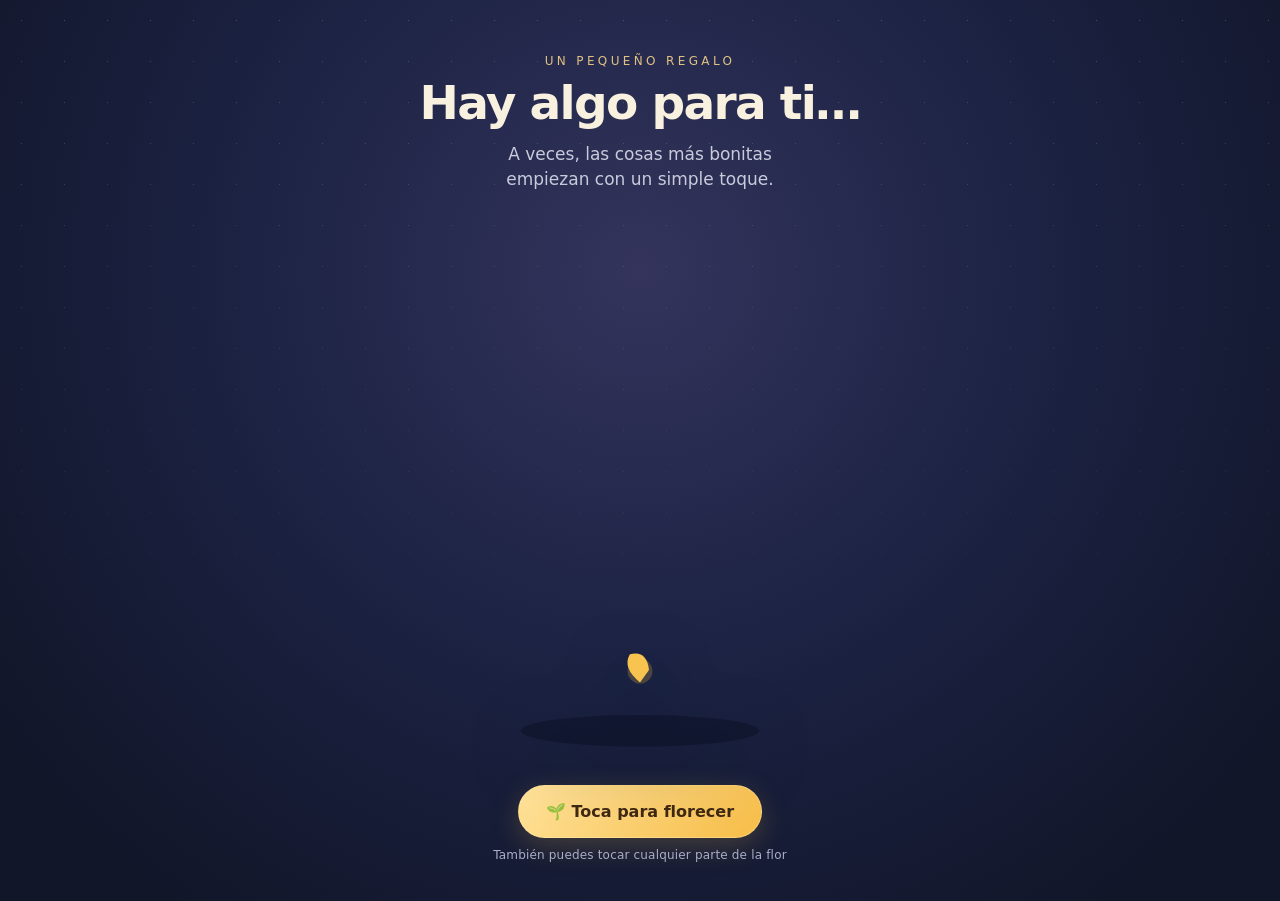
==== girasol/index.html @ e860de67 "Publicar girasol interactivo para compartir" ====
<!doctype html>
<html lang="es">
<head>
  <meta charset="utf-8" />
  <meta name="viewport" content="width=device-width, initial-scale=1, viewport-fit=cover" />
  <meta name="theme-color" content="#13172e" />
  <title>Un girasol para ti, mi niña de ojos hermosos 🌻</title>
  <style>
    :root { color-scheme: dark; --gold: #ffca43; --ink: #f9f1df; }
    * { box-sizing: border-box; }
    body { margin: 0; min-height: 100svh; overflow: hidden; font-family: ui-rounded, "Trebuchet MS", system-ui, sans-serif; color: var(--ink); background: radial-gradient(ellipse at 50% 30%, #34345c 0%, #1c2344 43%, #111629 87%); }
    body::after { content:""; position: fixed; inset: 0; pointer-events:none; opacity:.23; background-image: radial-gradient(#e4dcbf 0.8px, transparent 1px); background-size: 43px 41px; mask-image: linear-gradient(to bottom, #000, transparent 85%); }
    main { position: relative; isolation: isolate; width: min(100%, 620px); min-height: 100svh; margin: auto; display: grid; grid-template-rows: auto minmax(0, 1fr) auto; justify-items: center; padding: clamp(28px, 6vh, 66px) 18px max(32px, env(safe-area-inset-bottom)); text-align: center; }
    .eyebrow { font-size: 12px; letter-spacing: .28em; text-transform: uppercase; color: #f9d78b; opacity: .88; margin: 0 0 10px; }
    h1 { margin: 0; font-size: clamp(30px, 7vw, 47px); line-height: 1.08; letter-spacing: -.035em; font-weight: 750; text-wrap: balance; }
    .subtitle { margin: 13px auto 0; min-height: 2.8em; font-size: clamp(14px, 3.7vw, 17px); line-height: 1.5; color: #c9cadc; max-width: 310px; transition: opacity .3s; }
    .garden { width: min(100%, 470px); max-height: min(65svh, 590px); align-self: center; justify-self: center; display: block; overflow: visible; filter: drop-shadow(0px 18px 30px #070c22a0); cursor: pointer; touch-action: manipulation; }
    .halo { opacity: 0; transform-origin: 200px 188px; }
    .stem { stroke-dasharray: 290; stroke-dashoffset: 290; }
    .leaf { transform-box: fill-box; transform-origin: center bottom; transform: scale(0); }
    .petal { transform-origin: 200px 187px; transform: scale(0); opacity: 0; }
    .inner-petal { transform-origin: 200px 187px; transform: scale(0); opacity: 0; }
    .center { transform-origin: 200px 187px; transform: scale(0); opacity: 0; }
    .sparkle { opacity: 0; transform-origin: center; }
    .seed { transform-origin: 200px 425px; animation: seedBreath 1.8s ease-in-out infinite; }
    .bloom .seed { animation: disappear .35s ease forwards; }
    .bloom .stem { animation: growStem 1.25s .12s cubic-bezier(.2,.7,.3,1) forwards; }
    .bloom .leaf { animation: leafOpen .8s cubic-bezier(.18,.8,.25,1.35) forwards; animation-delay: var(--d); }
    .bloom .petal { animation: petalOpen .82s cubic-bezier(.18,.8,.22,1.2) forwards; animation-delay: var(--d); }
    .bloom .inner-petal { animation: petalOpen .68s cubic-bezier(.18,.8,.22,1.2) forwards; animation-delay: var(--d); }
    .bloom .center { animation: coreOpen .75s 2.2s cubic-bezier(.2,.8,.25,1.3) forwards; }
    .bloom .halo { animation: haloIn 1.5s 2.25s ease forwards; }
    .bloom .sparkle { animation: twinkle 2.5s ease-in-out infinite; animation-delay: var(--d); }
    @keyframes seedBreath { 50% { transform: scale(1.13); } }
    @keyframes disappear { to {opacity:0;transform:scale(.1);} }
    @keyframes growStem { to {stroke-dashoffset:0;} }
    @keyframes leafOpen { 0%{transform:scale(0) rotate(-20deg);} 70%{transform:scale(1.1) rotate(4deg);} 100%{transform:scale(1) rotate(0);} }
    @keyframes petalOpen { 0%{transform:scale(0) rotate(-9deg);opacity:0;} 70%{transform:scale(1.1) rotate(2deg);opacity:1;} 100%{transform:scale(1);opacity:1;} }
    @keyframes coreOpen { 70%{transform:scale(1.11);opacity:1;} 100%{transform:scale(1);opacity:1;} }
    @keyframes haloIn { to {opacity:.62;} }
    @keyframes twinkle { 0%,100%{opacity:0;transform:scale(.2);} 40%,60%{opacity:.9;transform:scale(1);} }
    .controls { display:flex; flex-direction: column; align-items:center; min-height:91px; justify-content:center; gap:10px; }
    button { appearance:none; border: 1px solid #ffe5a266; background:linear-gradient(135deg,#ffe39c,#f7bd47); color:#402913; border-radius:999px; padding:16px 27px; font:700 16px ui-rounded, "Trebuchet MS", system-ui,sans-serif; box-shadow: 0 8px 28px #f1bd4a35; cursor:pointer; transition:transform .2s, box-shadow .2s; }
    button:hover {transform:translateY(-2px);box-shadow:0 12px 35px #f1bd4a55;}
    button:active {transform:scale(.97);} button:focus-visible {outline:3px solid #fff;outline-offset:4px;}
    .hint {font-size:12px;color:#aaaec9;margin:0;letter-spacing:.015em;}
    @media (max-height:640px) {main{padding-top:18px;padding-bottom:18px}.garden{max-height:53svh}.controls{min-height:70px}h1{font-size:30px}}
    @media (prefers-reduced-motion: reduce) { *,*::before,*::after {animation-duration:.01ms!important;animation-delay:0ms!important;transition-duration:.01ms!important;} }
  </style>
</head>
<body>
<main>
  <header>
    <p class="eyebrow">Un pequeño regalo</p>
    <h1 id="title">Hay algo para ti…</h1>
    <p class="subtitle" id="message" aria-live="polite">A veces, las cosas más bonitas empiezan con un simple toque.</p>
  </header>
  <svg class="garden" id="flower" viewBox="0 0 400 520" role="img" aria-label="Toca para hacer crecer un girasol" xmlns="http://www.w3.org/2000/svg">
    <defs>
      <radialGradient id="glow"><stop stop-color="#ffca47" stop-opacity=".43"/><stop offset="1" stop-color="#ffca47" stop-opacity="0"/></radialGradient>
      <linearGradient id="petalColor" x1="0" y1="0" x2="1" y2="1"><stop stop-color="#ffe98b"/><stop offset=".53" stop-color="#ffc843"/><stop offset="1" stop-color="#e98222"/></linearGradient>
      <linearGradient id="petalInside" x1="0" y1="0" x2="1" y2="1"><stop stop-color="#ffd255"/><stop offset="1" stop-color="#f1941e"/></linearGradient>
      <radialGradient id="disk"><stop stop-color="#70401c"/><stop offset=".67" stop-color="#593013"/><stop offset="1" stop-color="#3a210f"/></radialGradient>
      <linearGradient id="green" x1="0" y1="0" x2="1" y2="1"><stop stop-color="#89bc59"/><stop offset="1" stop-color="#286b45"/></linearGradient>
      <clipPath id="discClip"><circle cx="200" cy="187" r="43"/></clipPath>
    </defs>
    <ellipse cx="200" cy="478" rx="106" ry="14" fill="#050b19" opacity=".35" />
    <circle class="halo" cx="200" cy="187" r="158" fill="url(#glow)"/>
    <g id="sparkles"></g>
    <g id="plant">
      <path class="stem" d="M200 441 C195 365 210 282 200 197" fill="none" stroke="#467c48" stroke-width="13" stroke-linecap="round"/>
      <path class="stem" d="M197 440 C193 365 208 282 198 197" fill="none" stroke="#8dbd57" stroke-width="3" stroke-linecap="round" style="animation-delay:.2s"/>
      <path class="leaf" style="--d:1.03s" d="M201 355 C153 308 115 327 102 285 C154 282 187 310 201 355 Z" fill="url(#green)"/>
      <path class="leaf" style="--d:1.22s" d="M201 355 Q156 321 116 297" fill="none" stroke="#b5d576" stroke-width="2"/>
      <path class="leaf" style="--d:1.28s" d="M202 304 C243 245 286 279 297 254 C285 307 250 326 202 304 Z" fill="url(#green)"/>
      <path class="leaf" style="--d:1.45s" d="M204 304 Q256 298 287 267" fill="none" stroke="#b5d576" stroke-width="2"/>
      <g id="petals-back"></g>
      <g id="petals-front"></g>
      <g class="center">
        <circle cx="200" cy="187" r="51" fill="#b87520"/>
        <circle cx="200" cy="187" r="45" fill="url(#disk)"/>
        <g id="seeds" clip-path="url(#discClip)"></g>
        <circle cx="200" cy="187" r="44" fill="none" stroke="#e3a638" stroke-width="2" stroke-dasharray="1 5" stroke-linecap="round"/>
        <circle cx="200" cy="187" r="37" fill="none" stroke="#b47321" stroke-opacity=".35" stroke-width="2"/>
      </g>
    </g>
    <g class="seed" fill="#f8c44f"><circle cx="200" cy="425" r="11" opacity=".22"/><path d="M200 435 Q184 422 191 410 Q206 406 208 424Z" /></g>
  </svg>
  <div class="controls">
    <button type="button" id="action">🌱 Toca para florecer</button>
    <p class="hint" id="hint">También puedes tocar cualquier parte de la flor</p>
  </div>
</main>
<script>
(() => {
  'use strict';
  const ns = 'http://www.w3.org/2000/svg';
  const flower = document.getElementById('flower');
  const button = document.getElementById('action');
  const title = document.getElementById('title');
  const message = document.getElementById('message');
  const hint = document.getElementById('hint');
  function svg(tag, attrs, parent) { const el = document.createElementNS(ns,tag); for (const [k,v] of Object.entries(attrs)) el.setAttribute(k,String(v)); parent.append(el); return el; }
  for (let i = 0; i < 21; i++) {
    const angle = i * 360 / 21;
    const back = svg('g',{transform:`rotate(${angle} 200 187)`},document.getElementById('petals-back'));
    svg('path',{class:'petal',d:'M 194 170 C 173 140 177 98 200 72 C 223 98 227 140 206 170 Z',fill:'url(#petalColor)',stroke:'#e6a32e','stroke-width':'.8',style:`--d:${(1.43 + (i%7)*.095).toFixed(3)}s`},back);
    const front = svg('g',{transform:`rotate(${angle + 360/42} 200 187)`},document.getElementById('petals-front'));
    svg('path',{class:'inner-petal',d:'M 196 176 C 183 149 184 119 200 102 C 216 119 217 149 204 176 Z',fill:'url(#petalInside)',style:`--d:${(1.77 + (i%7)*.07).toFixed(3)}s`},front);
  }
  const seeds = document.getElementById('seeds');
  for (let n = 0; n < 165; n++) {
    const r = 4.04*Math.sqrt(n), a = n*2.39996323;
    svg('ellipse',{cx:(200+Math.cos(a)*r).toFixed(2),cy:(187+Math.sin(a)*r).toFixed(2),rx:n%3===0?1.9:1.35,ry:n%3===0?2.5:1.8,transform:`rotate(${(a*180/Math.PI+42).toFixed(1)} ${(200+Math.cos(a)*r).toFixed(2)} ${(187+Math.sin(a)*r).toFixed(2)})`,fill:n%4===0?'#e2a64e':n%3===0?'#29190d':'#b77b38',opacity:n%4===0?.8:.7},seeds);
  }
  const sparks = document.getElementById('sparkles');
  for (const [i,x,y] of [[0,65,135],[1,315,100],[2,85,270],[3,337,280],[4,143,65],[5,274,332],[6,330,182],[7,58,215],[8,258,65],[9,107,380]]) {
    svg('path',{class:'sparkle',d:`M ${x} ${y-6} Q ${x+1} ${y-1} ${x+6} ${y} Q ${x+1} ${y+1} ${x} ${y+6} Q ${x-1} ${y+1} ${x-6} ${y} Q ${x-1} ${y-1} ${x} ${y-6}`,fill:'#ffe4a0',style:`--d:${2.5+i*.22}s`},sparks);
  }
  let blooming = false;
  function bloom() {
    if (blooming) return;
    blooming = true;
    flower.classList.add('bloom');
    flower.setAttribute('aria-label','Girasol creciendo y floreciendo');
    button.disabled = true;
    button.textContent = '✨ Floreciendo…';
    hint.textContent = 'Un detalle hecho con cariño del HecAgus';
    setTimeout(() => {
      title.textContent = 'Un girasol para ti, mi niña de ojos hermosos 🌻';
      message.textContent = 'Un detalle hecho con cariño del HecAgus.';
      button.textContent = '↻ Volver a florecer';
      button.disabled = false;
    }, 3200);
  }
  button.addEventListener('click', () => {
    if (!blooming) bloom();
    else {
      flower.classList.remove('bloom');
      void flower.getBoundingClientRect();
      blooming=false;
      title.textContent='Hay algo para ti…';
      message.textContent='A veces, las cosas más bonitas empiezan con un simple toque.';
      button.textContent='🌱 Toca para florecer';
      hint.textContent='También puedes tocar cualquier parte de la flor';
      bloom();
    }
  });
  flower.addEventListener('click',bloom);
  flower.addEventListener('keydown',e=>{if(e.key==='Enter'||e.key===' '){e.preventDefault();bloom();}});
  flower.setAttribute('tabindex','0');
})();
</script>
</body>
</html>
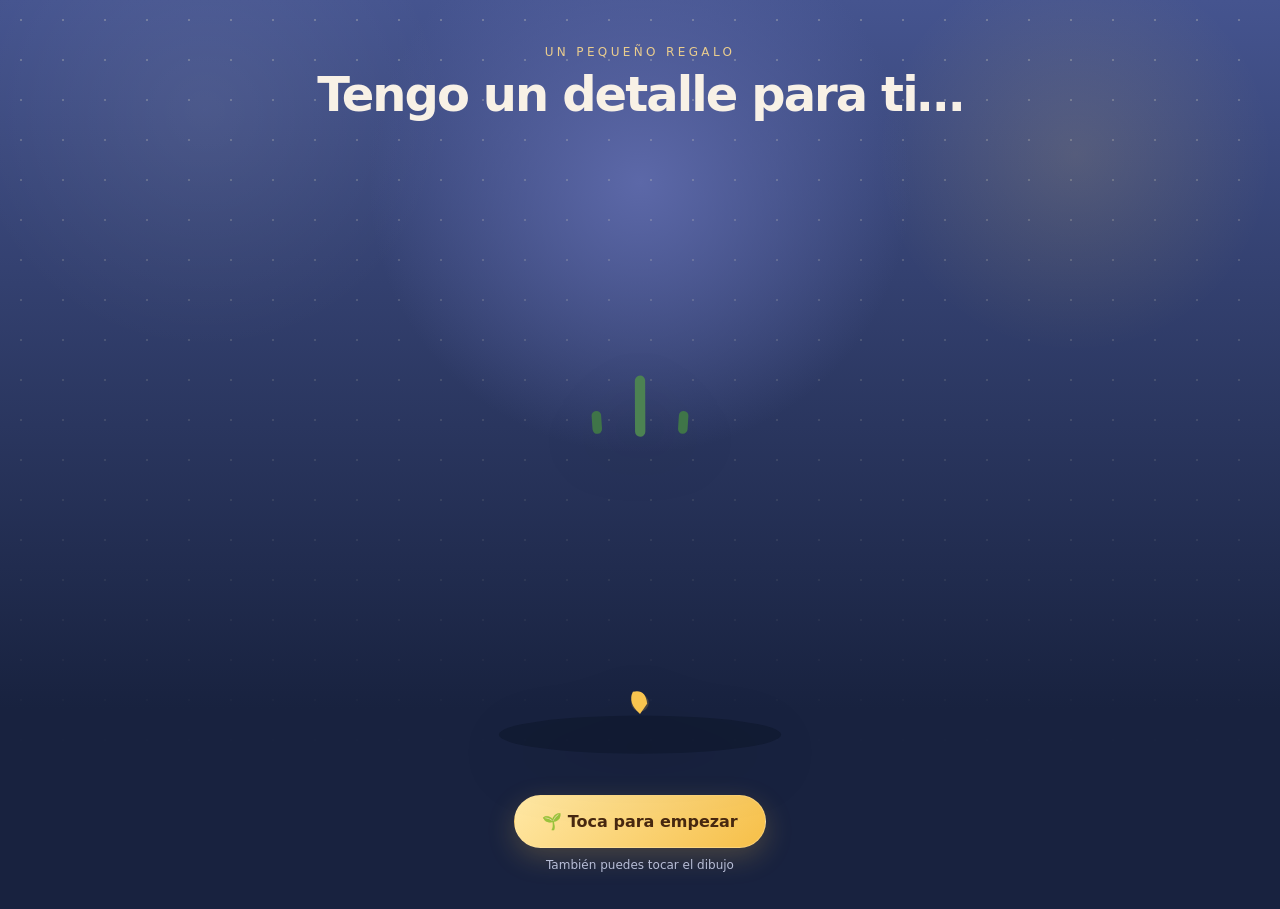
==== commit cc87ff62: "Actualizar ramo interactivo de girasoles" ====
--- a/girasol/index.html
+++ b/girasol/index.html
@@ -3,153 +3,311 @@
 <head>
   <meta charset="utf-8" />
   <meta name="viewport" content="width=device-width, initial-scale=1, viewport-fit=cover" />
-  <meta name="theme-color" content="#13172e" />
-  <title>Un girasol para ti, mi niña de ojos hermosos 🌻</title>
+  <meta name="theme-color" content="#18223f" />
+  <title>Un ramo de girasoles para ti 🌻</title>
   <style>
-    :root { color-scheme: dark; --gold: #ffca43; --ink: #f9f1df; }
-    * { box-sizing: border-box; }
-    body { margin: 0; min-height: 100svh; overflow: hidden; font-family: ui-rounded, "Trebuchet MS", system-ui, sans-serif; color: var(--ink); background: radial-gradient(ellipse at 50% 30%, #34345c 0%, #1c2344 43%, #111629 87%); }
-    body::after { content:""; position: fixed; inset: 0; pointer-events:none; opacity:.23; background-image: radial-gradient(#e4dcbf 0.8px, transparent 1px); background-size: 43px 41px; mask-image: linear-gradient(to bottom, #000, transparent 85%); }
-    main { position: relative; isolation: isolate; width: min(100%, 620px); min-height: 100svh; margin: auto; display: grid; grid-template-rows: auto minmax(0, 1fr) auto; justify-items: center; padding: clamp(28px, 6vh, 66px) 18px max(32px, env(safe-area-inset-bottom)); text-align: center; }
-    .eyebrow { font-size: 12px; letter-spacing: .28em; text-transform: uppercase; color: #f9d78b; opacity: .88; margin: 0 0 10px; }
-    h1 { margin: 0; font-size: clamp(30px, 7vw, 47px); line-height: 1.08; letter-spacing: -.035em; font-weight: 750; text-wrap: balance; }
-    .subtitle { margin: 13px auto 0; min-height: 2.8em; font-size: clamp(14px, 3.7vw, 17px); line-height: 1.5; color: #c9cadc; max-width: 310px; transition: opacity .3s; }
-    .garden { width: min(100%, 470px); max-height: min(65svh, 590px); align-self: center; justify-self: center; display: block; overflow: visible; filter: drop-shadow(0px 18px 30px #070c22a0); cursor: pointer; touch-action: manipulation; }
-    .halo { opacity: 0; transform-origin: 200px 188px; }
-    .stem { stroke-dasharray: 290; stroke-dashoffset: 290; }
-    .leaf { transform-box: fill-box; transform-origin: center bottom; transform: scale(0); }
-    .petal { transform-origin: 200px 187px; transform: scale(0); opacity: 0; }
-    .inner-petal { transform-origin: 200px 187px; transform: scale(0); opacity: 0; }
-    .center { transform-origin: 200px 187px; transform: scale(0); opacity: 0; }
-    .sparkle { opacity: 0; transform-origin: center; }
-    .seed { transform-origin: 200px 425px; animation: seedBreath 1.8s ease-in-out infinite; }
-    .bloom .seed { animation: disappear .35s ease forwards; }
-    .bloom .stem { animation: growStem 1.25s .12s cubic-bezier(.2,.7,.3,1) forwards; }
-    .bloom .leaf { animation: leafOpen .8s cubic-bezier(.18,.8,.25,1.35) forwards; animation-delay: var(--d); }
-    .bloom .petal { animation: petalOpen .82s cubic-bezier(.18,.8,.22,1.2) forwards; animation-delay: var(--d); }
-    .bloom .inner-petal { animation: petalOpen .68s cubic-bezier(.18,.8,.22,1.2) forwards; animation-delay: var(--d); }
-    .bloom .center { animation: coreOpen .75s 2.2s cubic-bezier(.2,.8,.25,1.3) forwards; }
-    .bloom .halo { animation: haloIn 1.5s 2.25s ease forwards; }
-    .bloom .sparkle { animation: twinkle 2.5s ease-in-out infinite; animation-delay: var(--d); }
-    @keyframes seedBreath { 50% { transform: scale(1.13); } }
-    @keyframes disappear { to {opacity:0;transform:scale(.1);} }
-    @keyframes growStem { to {stroke-dashoffset:0;} }
-    @keyframes leafOpen { 0%{transform:scale(0) rotate(-20deg);} 70%{transform:scale(1.1) rotate(4deg);} 100%{transform:scale(1) rotate(0);} }
-    @keyframes petalOpen { 0%{transform:scale(0) rotate(-9deg);opacity:0;} 70%{transform:scale(1.1) rotate(2deg);opacity:1;} 100%{transform:scale(1);opacity:1;} }
-    @keyframes coreOpen { 70%{transform:scale(1.11);opacity:1;} 100%{transform:scale(1);opacity:1;} }
-    @keyframes haloIn { to {opacity:.62;} }
-    @keyframes twinkle { 0%,100%{opacity:0;transform:scale(.2);} 40%,60%{opacity:.9;transform:scale(1);} }
-    .controls { display:flex; flex-direction: column; align-items:center; min-height:91px; justify-content:center; gap:10px; }
-    button { appearance:none; border: 1px solid #ffe5a266; background:linear-gradient(135deg,#ffe39c,#f7bd47); color:#402913; border-radius:999px; padding:16px 27px; font:700 16px ui-rounded, "Trebuchet MS", system-ui,sans-serif; box-shadow: 0 8px 28px #f1bd4a35; cursor:pointer; transition:transform .2s, box-shadow .2s; }
-    button:hover {transform:translateY(-2px);box-shadow:0 12px 35px #f1bd4a55;}
-    button:active {transform:scale(.97);} button:focus-visible {outline:3px solid #fff;outline-offset:4px;}
-    .hint {font-size:12px;color:#aaaec9;margin:0;letter-spacing:.015em;}
-    @media (max-height:640px) {main{padding-top:18px;padding-bottom:18px}.garden{max-height:53svh}.controls{min-height:70px}h1{font-size:30px}}
-    @media (prefers-reduced-motion: reduce) { *,*::before,*::after {animation-duration:.01ms!important;animation-delay:0ms!important;transition-duration:.01ms!important;} }
+    :root{
+      color-scheme: dark;
+      --bg1:#45548f;
+      --bg2:#18223f;
+      --ink:#f8f1e6;
+      --muted:#d6d9ea;
+      --petal1:#ffef9c;
+      --petal2:#ffcb49;
+      --petal3:#e98a21;
+      --center1:#6a3b18;
+      --center2:#3b200d;
+      --leaf1:#95ca61;
+      --leaf2:#2f7345;
+      --paper1:#f9e5ec;
+      --paper2:#eebdca;
+      --paper3:#1f1f25;
+      --paper4:#4a2034;
+      --gold:#f2c649;
+      --gold2:#dca92e;
+    }
+    *{box-sizing:border-box}
+    body{
+      margin:0;
+      min-height:100svh;
+      overflow:hidden;
+      font-family: ui-rounded, "Trebuchet MS", system-ui, sans-serif;
+      color:var(--ink);
+      background:
+        radial-gradient(circle at 50% 20%, #5c68a8 0%, transparent 28%),
+        radial-gradient(circle at 16% 12%, #ffffff12 0%, transparent 18%),
+        radial-gradient(circle at 84% 17%, #ffd86f22 0%, transparent 15%),
+        linear-gradient(180deg, var(--bg1) 0%, var(--bg2) 78%);
+    }
+    body::after{
+      content:"";
+      position:fixed;
+      inset:0;
+      pointer-events:none;
+      opacity:.24;
+      background-image: radial-gradient(#fff7d2 0.8px, transparent 1px);
+      background-size: 42px 40px;
+      mask-image: linear-gradient(to bottom, #000, transparent 86%);
+    }
+    main{
+      width:min(100%, 760px);
+      min-height:100svh;
+      margin:auto;
+      display:grid;
+      grid-template-rows:auto minmax(0,1fr) auto;
+      justify-items:center;
+      padding:clamp(24px, 5vh, 54px) 18px max(30px, env(safe-area-inset-bottom));
+      text-align:center;
+      position:relative;
+      isolation:isolate;
+    }
+    .eyebrow{margin:0 0 10px;font-size:12px;letter-spacing:.28em;text-transform:uppercase;color:#f8d78d;opacity:.92}
+    h1{margin:0;font-size:clamp(30px, 7vw, 48px);line-height:1.06;letter-spacing:-.04em;font-weight:800;text-wrap:balance}
+    .subtitle{margin:12px auto 0;max-width:390px;min-height:2.9em;font-size:clamp(14px, 3.8vw, 18px);line-height:1.5;color:var(--muted)}
+    .scene{
+      width:min(100%, 620px);
+      max-height:min(67svh, 720px);
+      overflow:visible;
+      display:block;
+      align-self:center;
+      justify-self:center;
+      filter:drop-shadow(0 18px 30px rgba(0,0,0,.22));
+      cursor:pointer;
+      touch-action:manipulation;
+    }
+    .controls{display:flex;flex-direction:column;align-items:center;justify-content:center;min-height:92px;gap:10px}
+    button{
+      appearance:none;border:1px solid #ffe2a066;background:linear-gradient(135deg,#ffe8a5,#f6bf48);color:#472810;
+      border-radius:999px;padding:16px 27px;font:700 16px ui-rounded, "Trebuchet MS", system-ui, sans-serif;
+      box-shadow:0 9px 28px rgba(248,192,72,.22);cursor:pointer;transition:transform .2s, box-shadow .2s
+    }
+    button:hover{transform:translateY(-2px);box-shadow:0 12px 34px rgba(248,192,72,.32)}
+    button:active{transform:scale(.98)}
+    button:focus-visible{outline:3px solid #fff;outline-offset:4px}
+    .hint{margin:0;font-size:12px;color:#b7bdd6}
+
+    .seed{transform-origin:300px 660px; animation:seedBreath 1.8s ease-in-out infinite}
+    .stem{stroke-dasharray:280;stroke-dashoffset:280}
+    .leaf{opacity:0;transform-box:fill-box;transform-origin:center;transform:scale(0)}
+    .petal,.inner-petal,.core,.halo,.mini-heart{opacity:0;transform-box:fill-box;transform-origin:center;transform:scale(0)}
+    .paper{opacity:0;transform-box:fill-box;transform-origin:300px 555px;transform:translateY(24px) scale(.86)}
+    .sparkle{opacity:0;transform-origin:center}
+
+    .play .seed{animation:vanish .32s ease forwards}
+    .play .stem{animation:growStem 1s cubic-bezier(.2,.76,.28,1) forwards;animation-delay:var(--sd)}
+    .play .leaf{animation:leafOpen .7s cubic-bezier(.2,.8,.24,1.26) forwards;animation-delay:var(--ld)}
+    .play .petal,.play .inner-petal{animation:petalOpen .62s cubic-bezier(.18,.8,.24,1.18) forwards;animation-delay:var(--pd)}
+    .play .core{animation:coreOpen .58s cubic-bezier(.2,.8,.24,1.2) forwards;animation-delay:var(--cd)}
+    .play .halo{animation:haloIn 1s ease forwards;animation-delay:var(--hd)}
+    .play .paper{animation:wrapIn .92s cubic-bezier(.2,.8,.25,1.06) forwards;animation-delay:5.1s}
+    .play .sparkle{animation:twinkle 2.2s ease-in-out infinite;animation-delay:var(--td)}
+    .play .mini-heart{animation:heartIn .7s ease forwards;animation-delay:5.3s}
+
+    @keyframes seedBreath{50%{transform:scale(1.12)}}
+    @keyframes vanish{to{opacity:0;transform:scale(.1)}}
+    @keyframes growStem{to{stroke-dashoffset:0}}
+    @keyframes leafOpen{0%{opacity:0;transform:scale(0) rotate(-20deg)}70%{opacity:1;transform:scale(1.08) rotate(4deg)}100%{opacity:1;transform:scale(1) rotate(0)}}
+    @keyframes petalOpen{0%{opacity:0;transform:scale(0)}70%{opacity:1;transform:scale(1.08)}100%{opacity:1;transform:scale(1)}}
+    @keyframes coreOpen{70%{opacity:1;transform:scale(1.08)}100%{opacity:1;transform:scale(1)}}
+    @keyframes haloIn{to{opacity:.46;transform:scale(1)}}
+    @keyframes wrapIn{0%{opacity:0;transform:translateY(24px) scale(.86)}100%{opacity:1;transform:translateY(0) scale(1)}}
+    @keyframes twinkle{0%,100%{opacity:0;transform:scale(.2)}35%,65%{opacity:.9;transform:scale(1)}}
+    @keyframes heartIn{0%{opacity:0;transform:translateY(8px) scale(.2)}100%{opacity:.9;transform:translateY(0) scale(1)}}
+
+    @media (max-height:680px){
+      main{padding-top:18px;padding-bottom:18px}
+      .scene{max-height:56svh}
+      .controls{min-height:72px}
+      h1{font-size:30px}
+    }
+    @media (prefers-reduced-motion: reduce){
+      *,*::before,*::after{animation-duration:.01ms!important;animation-delay:0ms!important;transition-duration:.01ms!important}
+    }
   </style>
 </head>
 <body>
 <main>
   <header>
     <p class="eyebrow">Un pequeño regalo</p>
-    <h1 id="title">Hay algo para ti…</h1>
-    <p class="subtitle" id="message" aria-live="polite">A veces, las cosas más bonitas empiezan con un simple toque.</p>
+    <h1 id="title">Tengo un detalle para ti…</h1>
+    <p class="subtitle" id="message" aria-live="polite"></p>
   </header>
-  <svg class="garden" id="flower" viewBox="0 0 400 520" role="img" aria-label="Toca para hacer crecer un girasol" xmlns="http://www.w3.org/2000/svg">
+
+  <svg class="scene" id="scene" viewBox="0 0 600 760" role="img" aria-label="Toca para formar un ramo de girasoles" xmlns="http://www.w3.org/2000/svg">
     <defs>
-      <radialGradient id="glow"><stop stop-color="#ffca47" stop-opacity=".43"/><stop offset="1" stop-color="#ffca47" stop-opacity="0"/></radialGradient>
-      <linearGradient id="petalColor" x1="0" y1="0" x2="1" y2="1"><stop stop-color="#ffe98b"/><stop offset=".53" stop-color="#ffc843"/><stop offset="1" stop-color="#e98222"/></linearGradient>
-      <linearGradient id="petalInside" x1="0" y1="0" x2="1" y2="1"><stop stop-color="#ffd255"/><stop offset="1" stop-color="#f1941e"/></linearGradient>
-      <radialGradient id="disk"><stop stop-color="#70401c"/><stop offset=".67" stop-color="#593013"/><stop offset="1" stop-color="#3a210f"/></radialGradient>
-      <linearGradient id="green" x1="0" y1="0" x2="1" y2="1"><stop stop-color="#89bc59"/><stop offset="1" stop-color="#286b45"/></linearGradient>
-      <clipPath id="discClip"><circle cx="200" cy="187" r="43"/></clipPath>
+      <linearGradient id="leafGrad" x1="0" y1="0" x2="1" y2="1"><stop stop-color="var(--leaf1)"/><stop offset="1" stop-color="var(--leaf2)"/></linearGradient>
+      <linearGradient id="petalGrad" x1="0" y1="0" x2="1" y2="1"><stop stop-color="var(--petal1)"/><stop offset=".56" stop-color="var(--petal2)"/><stop offset="1" stop-color="var(--petal3)"/></linearGradient>
+      <linearGradient id="petalInner" x1="0" y1="0" x2="1" y2="1"><stop stop-color="#ffd95d"/><stop offset="1" stop-color="#f19a1c"/></linearGradient>
+      <radialGradient id="coreGrad"><stop stop-color="var(--center1)"/><stop offset=".76" stop-color="var(--center2)"/></radialGradient>
+      <radialGradient id="haloGrad"><stop stop-color="#ffd567" stop-opacity=".46"/><stop offset="1" stop-color="#ffd567" stop-opacity="0"/></radialGradient>
+      <linearGradient id="paperLight" x1="0" y1="0" x2="1" y2="1"><stop stop-color="var(--paper1)"/><stop offset="1" stop-color="var(--paper2)"/></linearGradient>
+      <linearGradient id="paperDark" x1="0" y1="0" x2="1" y2="1"><stop stop-color="var(--paper3)"/><stop offset="1" stop-color="var(--paper4)"/></linearGradient>
     </defs>
-    <ellipse cx="200" cy="478" rx="106" ry="14" fill="#050b19" opacity=".35" />
-    <circle class="halo" cx="200" cy="187" r="158" fill="url(#glow)"/>
+
+    <ellipse cx="300" cy="694" rx="178" ry="24" fill="#07111f" opacity=".34"/>
     <g id="sparkles"></g>
-    <g id="plant">
-      <path class="stem" d="M200 441 C195 365 210 282 200 197" fill="none" stroke="#467c48" stroke-width="13" stroke-linecap="round"/>
-      <path class="stem" d="M197 440 C193 365 208 282 198 197" fill="none" stroke="#8dbd57" stroke-width="3" stroke-linecap="round" style="animation-delay:.2s"/>
-      <path class="leaf" style="--d:1.03s" d="M201 355 C153 308 115 327 102 285 C154 282 187 310 201 355 Z" fill="url(#green)"/>
-      <path class="leaf" style="--d:1.22s" d="M201 355 Q156 321 116 297" fill="none" stroke="#b5d576" stroke-width="2"/>
-      <path class="leaf" style="--d:1.28s" d="M202 304 C243 245 286 279 297 254 C285 307 250 326 202 304 Z" fill="url(#green)"/>
-      <path class="leaf" style="--d:1.45s" d="M204 304 Q256 298 287 267" fill="none" stroke="#b5d576" stroke-width="2"/>
-      <g id="petals-back"></g>
-      <g id="petals-front"></g>
-      <g class="center">
-        <circle cx="200" cy="187" r="51" fill="#b87520"/>
-        <circle cx="200" cy="187" r="45" fill="url(#disk)"/>
-        <g id="seeds" clip-path="url(#discClip)"></g>
-        <circle cx="200" cy="187" r="44" fill="none" stroke="#e3a638" stroke-width="2" stroke-dasharray="1 5" stroke-linecap="round"/>
-        <circle cx="200" cy="187" r="37" fill="none" stroke="#b47321" stroke-opacity=".35" stroke-width="2"/>
-      </g>
+    <g id="hearts"></g>
+    <g id="stems"></g>
+    <g id="flowers"></g>
+
+    <g id="wrap">
+      <path class="paper" d="M145 470 L282 580 L210 682 L88 560 Z" fill="url(#paperDark)"/>
+      <path class="paper" d="M456 470 L320 580 L390 684 L516 560 Z" fill="url(#paperDark)"/>
+      <path class="paper" d="M118 502 L286 598 L246 668 L92 581 Z" fill="url(#paperLight)"/>
+      <path class="paper" d="M483 502 L314 598 L354 668 L508 581 Z" fill="url(#paperLight)"/>
+      <path class="paper" d="M210 576 L390 576 L336 700 L264 700 Z" fill="url(#paperDark)"/>
+      <path class="paper" d="M247 585 C273 563 328 563 353 585 C327 606 273 606 247 585 Z" fill="var(--gold)" style="animation-delay:5.4s"/>
+      <path class="paper" d="M248 586 C226 602 220 625 214 650 C237 644 255 630 270 603 Z" fill="var(--gold2)" style="animation-delay:5.48s"/>
+      <path class="paper" d="M352 586 C374 602 380 625 386 650 C363 644 345 630 330 603 Z" fill="var(--gold2)" style="animation-delay:5.48s"/>
     </g>
-    <g class="seed" fill="#f8c44f"><circle cx="200" cy="425" r="11" opacity=".22"/><path d="M200 435 Q184 422 191 410 Q206 406 208 424Z" /></g>
+
+    <g class="seed" fill="#f8c44f">
+      <circle cx="300" cy="654" r="11" opacity=".2"/>
+      <path d="M300 668 Q284 654 291 640 Q307 636 309 655 Z" />
+    </g>
   </svg>
+
   <div class="controls">
-    <button type="button" id="action">🌱 Toca para florecer</button>
-    <p class="hint" id="hint">También puedes tocar cualquier parte de la flor</p>
+    <button type="button" id="action">🌱 Toca para empezar</button>
+    <p class="hint" id="hint">También puedes tocar el dibujo</p>
   </div>
 </main>
+
 <script>
 (() => {
   'use strict';
   const ns = 'http://www.w3.org/2000/svg';
-  const flower = document.getElementById('flower');
+  const scene = document.getElementById('scene');
   const button = document.getElementById('action');
   const title = document.getElementById('title');
   const message = document.getElementById('message');
   const hint = document.getElementById('hint');
-  function svg(tag, attrs, parent) { const el = document.createElementNS(ns,tag); for (const [k,v] of Object.entries(attrs)) el.setAttribute(k,String(v)); parent.append(el); return el; }
-  for (let i = 0; i < 21; i++) {
-    const angle = i * 360 / 21;
-    const back = svg('g',{transform:`rotate(${angle} 200 187)`},document.getElementById('petals-back'));
-    svg('path',{class:'petal',d:'M 194 170 C 173 140 177 98 200 72 C 223 98 227 140 206 170 Z',fill:'url(#petalColor)',stroke:'#e6a32e','stroke-width':'.8',style:`--d:${(1.43 + (i%7)*.095).toFixed(3)}s`},back);
-    const front = svg('g',{transform:`rotate(${angle + 360/42} 200 187)`},document.getElementById('petals-front'));
-    svg('path',{class:'inner-petal',d:'M 196 176 C 183 149 184 119 200 102 C 216 119 217 149 204 176 Z',fill:'url(#petalInside)',style:`--d:${(1.77 + (i%7)*.07).toFixed(3)}s`},front);
-  }
-  const seeds = document.getElementById('seeds');
-  for (let n = 0; n < 165; n++) {
-    const r = 4.04*Math.sqrt(n), a = n*2.39996323;
-    svg('ellipse',{cx:(200+Math.cos(a)*r).toFixed(2),cy:(187+Math.sin(a)*r).toFixed(2),rx:n%3===0?1.9:1.35,ry:n%3===0?2.5:1.8,transform:`rotate(${(a*180/Math.PI+42).toFixed(1)} ${(200+Math.cos(a)*r).toFixed(2)} ${(187+Math.sin(a)*r).toFixed(2)})`,fill:n%4===0?'#e2a64e':n%3===0?'#29190d':'#b77b38',opacity:n%4===0?.8:.7},seeds);
-  }
-  const sparks = document.getElementById('sparkles');
-  for (const [i,x,y] of [[0,65,135],[1,315,100],[2,85,270],[3,337,280],[4,143,65],[5,274,332],[6,330,182],[7,58,215],[8,258,65],[9,107,380]]) {
-    svg('path',{class:'sparkle',d:`M ${x} ${y-6} Q ${x+1} ${y-1} ${x+6} ${y} Q ${x+1} ${y+1} ${x} ${y+6} Q ${x-1} ${y+1} ${x-6} ${y} Q ${x-1} ${y-1} ${x} ${y-6}`,fill:'#ffe4a0',style:`--d:${2.5+i*.22}s`},sparks);
-  }
-  let blooming = false;
-  function bloom() {
-    if (blooming) return;
-    blooming = true;
-    flower.classList.add('bloom');
-    flower.setAttribute('aria-label','Girasol creciendo y floreciendo');
+  const stems = document.getElementById('stems');
+  const flowers = document.getElementById('flowers');
+  const sparkles = document.getElementById('sparkles');
+  const hearts = document.getElementById('hearts');
+
+  function svg(tag, attrs, parent){
+    const el = document.createElementNS(ns, tag);
+    for(const [k,v] of Object.entries(attrs)) el.setAttribute(k, String(v));
+    parent.append(el);
+    return el;
+  }
+
+  function addFlower(cfg){
+    svg('path', {
+      class:'stem', d:cfg.stem, fill:'none', stroke:cfg.stroke, 'stroke-width':cfg.width, 'stroke-linecap':'round',
+      style:`--sd:${cfg.delay.toFixed(2)}s`
+    }, stems);
+
+    cfg.leaves.forEach((leaf, i) => {
+      svg('path', {
+        class:'leaf', d:leaf, fill:'url(#leafGrad)', style:`--ld:${(cfg.delay + 0.55 + i*0.12).toFixed(2)}s`
+      }, stems);
+    });
+
+    const group = svg('g', {transform:`translate(${cfg.x} ${cfg.y}) scale(${cfg.scale})`}, flowers);
+    svg('circle', {class:'halo', cx:0, cy:0, r:70, fill:'url(#haloGrad)', style:`--hd:${(cfg.delay + 1.25).toFixed(2)}s`}, group);
+
+    const back = svg('g', {}, group);
+    for(let i=0;i<14;i++){
+      const a = i*(360/14);
+      const pet = svg('g', {transform:`rotate(${a})`}, back);
+      svg('path', {
+        class:'petal', d:'M -8 -16 C -28 -38 -29 -73 0 -97 C 29 -73 28 -38 8 -16 Z', fill:'url(#petalGrad)', stroke:'#df9a2a', 'stroke-width':'0.8',
+        style:`--pd:${(cfg.delay + 0.82 + (i%4)*0.04).toFixed(2)}s`
+      }, pet);
+    }
+
+    const inner = svg('g', {}, group);
+    for(let i=0;i<14;i++){
+      const a = i*(360/14) + 12;
+      const pet = svg('g', {transform:`rotate(${a})`}, inner);
+      svg('path', {
+        class:'inner-petal', d:'M -6 -10 C -18 -28 -18 -52 0 -67 C 18 -52 18 -28 6 -10 Z', fill:'url(#petalInner)',
+        style:`--pd:${(cfg.delay + 0.98 + (i%4)*0.035).toFixed(2)}s`
+      }, pet);
+    }
+
+    const core = svg('g', {class:'core', style:`--cd:${(cfg.delay + 1.12).toFixed(2)}s`}, group);
+    svg('circle', {cx:0, cy:0, r:33, fill:'#a36b24'}, core);
+    svg('circle', {cx:0, cy:0, r:29, fill:'url(#coreGrad)'}, core);
+    for(let n=0;n<72;n++){
+      const r = 3.25*Math.sqrt(n), a = n*2.39996323;
+      const cx = (Math.cos(a)*r).toFixed(2), cy = (Math.sin(a)*r).toFixed(2);
+      svg('ellipse', {
+        cx, cy, rx:n%3===0 ? 1.5 : 1.1, ry:n%3===0 ? 2.1 : 1.5,
+        transform:`rotate(${(a*180/Math.PI+40).toFixed(1)} ${cx} ${cy})`,
+        fill:n%4===0 ? '#ddaa53' : n%3===0 ? '#25160b' : '#b37a34', opacity:n%4===0 ? '.82' : '.72'
+      }, core);
+    }
+    svg('circle', {cx:0, cy:0, r:28, fill:'none', stroke:'#e0a93c', 'stroke-width':'1.6', 'stroke-dasharray':'1 5', 'stroke-linecap':'round'}, core);
+  }
+
+  [
+    {x:185, y:350, scale:0.84, delay:0.15, stroke:'#41794b', width:12, stem:'M225 582 C220 520 211 455 185 350', leaves:['M226 495 C190 462 164 465 140 435 C183 433 209 451 226 495 Z','M211 548 C172 525 152 525 126 500 C168 498 193 512 211 548 Z']},
+    {x:245, y:292, scale:0.92, delay:0.95, stroke:'#3f7448', width:12, stem:'M265 588 C264 520 255 440 245 292', leaves:['M262 468 C227 441 203 442 178 416 C218 414 243 429 262 468 Z','M252 530 C287 503 314 502 339 475 C300 472 274 488 252 530 Z']},
+    {x:300, y:248, scale:1.0, delay:1.75, stroke:'#4c8252', width:13, stem:'M300 592 C299 522 301 430 300 248', leaves:['M300 452 C263 422 236 423 208 392 C251 390 278 407 300 452 Z','M302 485 C339 456 366 456 392 426 C350 423 323 440 302 485 Z']},
+    {x:355, y:292, scale:0.92, delay:2.55, stroke:'#3f7548', width:12, stem:'M335 588 C337 520 346 438 355 292', leaves:['M336 469 C300 442 275 441 250 416 C291 414 317 430 336 469 Z','M349 531 C387 503 413 503 439 476 C400 473 374 489 349 531 Z']},
+    {x:415, y:350, scale:0.84, delay:3.35, stroke:'#477c4e', width:12, stem:'M375 582 C380 520 389 455 415 350', leaves:['M374 495 C411 462 437 465 460 435 C417 433 391 451 374 495 Z','M389 548 C428 525 448 525 474 500 C432 498 407 512 389 548 Z']}
+  ].forEach(addFlower);
+
+  [[86,162],[143,112],[220,88],[380,88],[455,112],[512,162],[90,420],[512,420],[176,62],[424,62]].forEach((p,i)=>{
+    svg('path', {
+      class:'sparkle',
+      d:`M ${p[0]} ${p[1]-6} Q ${p[0]+1} ${p[1]-1} ${p[0]+6} ${p[1]} Q ${p[0]+1} ${p[1]+1} ${p[0]} ${p[1]+6} Q ${p[0]-1} ${p[1]+1} ${p[0]-6} ${p[1]} Q ${p[0]-1} ${p[1]-1} ${p[0]} ${p[1]-6}`,
+      fill:'#ffe6a1',
+      style:`--td:${(5.55 + i*0.12).toFixed(2)}s`
+    }, sparkles);
+  });
+
+  [[252,132],[300,118],[348,132]].forEach((p,i)=>{
+    svg('path', {
+      class:'mini-heart',
+      d:`M ${p[0]} ${p[1]} C ${p[0]-8} ${p[1]-10}, ${p[0]-22} ${p[1]-1}, ${p[0]} ${p[1]+16} C ${p[0]+22} ${p[1]-1}, ${p[0]+8} ${p[1]-10}, ${p[0]} ${p[1]}`,
+      fill:'#ffd0dc',
+      style:`--hd:${(5.48 + i*0.12).toFixed(2)}s`
+    }, hearts);
+  });
+
+  let active = false;
+  let running = false;
+  let finishTimer;
+  function play(){
+    if(active) return;
+    active = true;
+    running = true;
+    scene.classList.add('play');
     button.disabled = true;
-    button.textContent = '✨ Floreciendo…';
-    hint.textContent = 'Un detalle hecho con cariño del HecAgus';
-    setTimeout(() => {
-      title.textContent = 'Un girasol para ti, mi niña de ojos hermosos 🌻';
-      message.textContent = 'Un detalle hecho con cariño del HecAgus.';
-      button.textContent = '↻ Volver a florecer';
+    button.textContent = '✨ Preparando tu detalle…';
+    hint.textContent = '';
+    scene.setAttribute('aria-label', 'Ramo de girasoles apareciendo uno por uno y luego envolviéndose');
+    finishTimer = setTimeout(() => {
+      title.textContent = 'Un ramo de girasoles para ti, mi niña de ojos hermosos 🌻';
+      message.textContent = 'Un detalle hecho con cariño del HecAgus, porque pensé en ti.';
+      button.textContent = '↻ Ver otra vez';
       button.disabled = false;
-    }, 3200);
-  }
-  button.addEventListener('click', () => {
-    if (!blooming) bloom();
-    else {
-      flower.classList.remove('bloom');
-      void flower.getBoundingClientRect();
-      blooming=false;
-      title.textContent='Hay algo para ti…';
-      message.textContent='A veces, las cosas más bonitas empiezan con un simple toque.';
-      button.textContent='🌱 Toca para florecer';
-      hint.textContent='También puedes tocar cualquier parte de la flor';
-      bloom();
-    }
-  });
-  flower.addEventListener('click',bloom);
-  flower.addEventListener('keydown',e=>{if(e.key==='Enter'||e.key===' '){e.preventDefault();bloom();}});
-  flower.setAttribute('tabindex','0');
+      running = false;
+    }, 6400);
+  }
+  function reset(){
+    clearTimeout(finishTimer);
+    scene.classList.remove('play');
+    void scene.getBoundingClientRect();
+    active = false;
+    title.textContent = 'Tengo un detalle para ti…';
+    message.textContent = '';
+    hint.textContent = 'También puedes tocar el dibujo';
+    button.textContent = '🌱 Toca para empezar';
+  }
+  function activate(){
+    if(running) return;
+    if(active) reset();
+    play();
+  }
+  button.addEventListener('click', activate);
+  scene.addEventListener('click', activate);
 })();
 </script>
 </body>
-</html>+</html>
